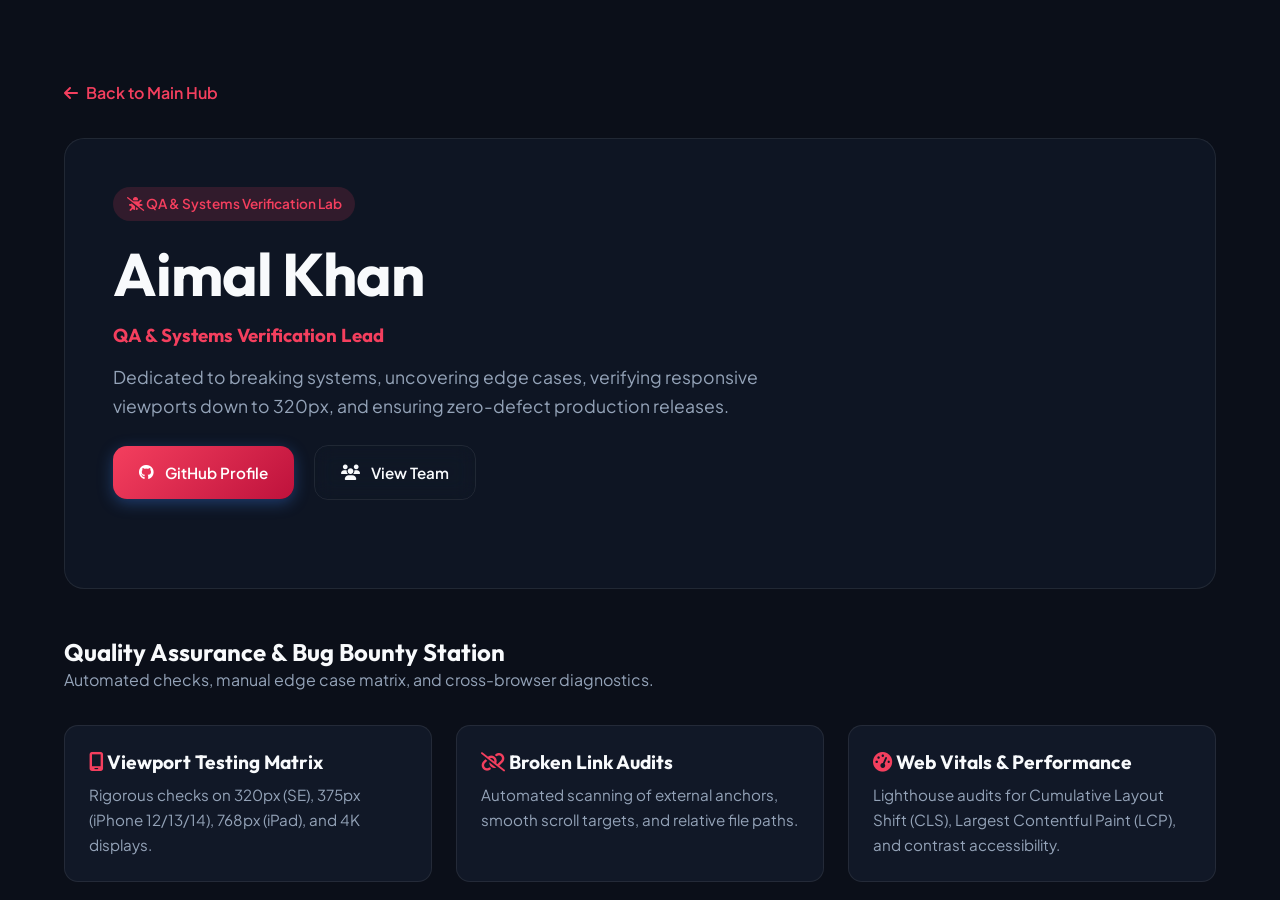
==== members/aimal.html @ d880f6d9 "feat: decouple team architecture with data/team.json and members pages" ====
<!DOCTYPE html>
<html lang="en" data-theme="dark">
<head>
  <meta charset="UTF-8">
  <meta name="viewport" content="width=device-width, initial-scale=1.0">
  <title>Aimal Khan | QA &amp; Test Laboratory</title>
  <link rel="preconnect" href="https://fonts.googleapis.com">
  <link rel="preconnect" href="https://fonts.gstatic.com" crossorigin>
  <link href="https://fonts.googleapis.com/css2?family=Outfit:wght@400;600;700;800&family=Plus+Jakarta+Sans:wght@300;400;500;600;700&display=swap" rel="stylesheet">
  <link rel="stylesheet" href="https://cdnjs.cloudflare.com/ajax/libs/font-awesome/6.5.1/css/all.min.css">
  <link rel="stylesheet" href="../styles.css">
  <style>
    .member-page { padding-top: 5rem; min-height: 100vh; }
    .back-btn { display: inline-flex; align-items: center; gap: 0.5rem; margin-bottom: 2rem; color: #f43f5e; font-weight: 600; }
    .member-hero { background: var(--bg-card); border: 1px solid var(--border-color); border-radius: var(--border-radius-lg); padding: 3rem; margin-bottom: 3rem; backdrop-filter: blur(16px); }
    .member-badge { display: inline-block; padding: 0.35rem 0.85rem; border-radius: var(--border-radius-full); background: rgba(244, 63, 94, 0.15); color: #f43f5e; font-size: 0.85rem; font-weight: 600; margin-bottom: 1rem; }
    .showcase-grid { display: grid; grid-template-columns: repeat(auto-fit, minmax(280px, 1fr)); gap: 1.5rem; margin-top: 2rem; }
    .showcase-card { background: var(--bg-secondary); border: 1px solid var(--border-color); border-radius: var(--border-radius-md); padding: 1.5rem; transition: transform 0.2s ease, border-color 0.2s ease; }
    .showcase-card:hover { transform: translateY(-4px); border-color: #f43f5e; }
  </style>
</head>
<body>
  <div class="container member-page">
    <a href="../index.html" class="back-btn"><i class="fa-solid fa-arrow-left"></i> Back to Main Hub</a>

    <div class="member-hero">
      <span class="member-badge"><i class="fa-solid fa-bug-slash"></i> QA &amp; Systems Verification Lab</span>
      <h1 class="hero-title">Aimal Khan</h1>
      <h3 style="color: #f43f5e; margin-bottom: 1rem;">QA &amp; Systems Verification Lead</h3>
      <p style="max-width: 650px; font-size: 1.1rem; margin-bottom: 1.5rem;">
        Dedicated to breaking systems, uncovering edge cases, verifying responsive viewports down to 320px, and ensuring zero-defect production releases.
      </p>

      <div class="hero-buttons">
        <a href="https://github.com/aimalkhankhattak2003" target="_blank" rel="noopener noreferrer" class="btn btn-primary" style="background: linear-gradient(135deg, #f43f5e, #be123c);">
          <i class="fa-brands fa-github"></i>
          <span>GitHub Profile</span>
        </a>
        <a href="../index.html#team" class="btn btn-outline">
          <i class="fa-solid fa-users"></i>
          <span>View Team</span>
        </a>
      </div>
    </div>

    <section>
      <h2>Quality Assurance &amp; Bug Bounty Station</h2>
      <p>Automated checks, manual edge case matrix, and cross-browser diagnostics.</p>

      <div class="showcase-grid">
        <div class="showcase-card">
          <h3 style="margin-bottom: 0.5rem; font-size: 1.2rem;"><i class="fa-solid fa-mobile-screen" style="color: #f43f5e;"></i> Viewport Testing Matrix</h3>
          <p style="font-size: 0.95rem;">Rigorous checks on 320px (SE), 375px (iPhone 12/13/14), 768px (iPad), and 4K displays.</p>
        </div>

        <div class="showcase-card">
          <h3 style="margin-bottom: 0.5rem; font-size: 1.2rem;"><i class="fa-solid fa-link-slash" style="color: #f43f5e;"></i> Broken Link Audits</h3>
          <p style="font-size: 0.95rem;">Automated scanning of external anchors, smooth scroll targets, and relative file paths.</p>
        </div>

        <div class="showcase-card">
          <h3 style="margin-bottom: 0.5rem; font-size: 1.2rem;"><i class="fa-solid fa-gauge-high" style="color: #f43f5e;"></i> Web Vitals &amp; Performance</h3>
          <p style="font-size: 0.95rem;">Lighthouse audits for Cumulative Layout Shift (CLS), Largest Contentful Paint (LCP), and contrast accessibility.</p>
        </div>
      </div>
    </section>
  </div>
</body>
</html>
---- styles.css ----
/* ==========================================================================
   CSS VARIABLES & THEMING
   ========================================================================== */
:root {
  /* Color Palette - Dark Theme (Default) */
  --bg-primary: #0b0f19;
  --bg-secondary: #111827;
  --bg-card: rgba(17, 24, 39, 0.75);
  --bg-card-hover: rgba(31, 41, 55, 0.85);
  --bg-glass: rgba(11, 15, 25, 0.8);
  --bg-input: rgba(15, 23, 42, 0.6);

  --text-primary: #f8fafc;
  --text-secondary: #94a3b8;
  --text-muted: #64748b;

  --accent-cyan: #06b6d4;
  --accent-blue: #3b82f6;
  --accent-indigo: #6366f1;
  --accent-purple: #8b5cf6;
  --accent-pink: #ec4899;
  --accent-green: #10b981;
  --accent-amber: #f59e0b;

  --gradient-primary: linear-gradient(135deg, #06b6d4 0%, #3b82f6 50%, #8b5cf6 100%);
  --gradient-accent: linear-gradient(135deg, #ec4899 0%, #8b5cf6 100%);
  --gradient-card: linear-gradient(135deg, rgba(255, 255, 255, 0.05) 0%, rgba(255, 255, 255, 0.01) 100%);
  --gradient-glow: radial-gradient(circle, rgba(59, 130, 246, 0.15) 0%, rgba(0, 0, 0, 0) 70%);

  --border-color: rgba(255, 255, 255, 0.08);
  --border-focus: rgba(59, 130, 246, 0.5);

  --shadow-sm: 0 2px 8px rgba(0, 0, 0, 0.2);
  --shadow-md: 0 8px 24px rgba(0, 0, 0, 0.35);
  --shadow-lg: 0 16px 32px rgba(0, 0, 0, 0.45);
  --shadow-glow: 0 0 30px rgba(59, 130, 246, 0.25);

  /* Typography */
  --font-heading: 'Outfit', -apple-system, BlinkMacSystemFont, 'Segoe UI', Roboto, sans-serif;
  --font-body: 'Plus Jakarta Sans', -apple-system, BlinkMacSystemFont, 'Segoe UI', Roboto, sans-serif;

  /* Layout */
  --container-max-width: 1200px;
  --header-height: 4.5rem;
  --border-radius-sm: 0.5rem;
  --border-radius-md: 0.875rem;
  --border-radius-lg: 1.25rem;
  --border-radius-full: 9999px;

  /* Transitions */
  --transition-fast: 0.2s ease;
  --transition-normal: 0.3s cubic-bezier(0.4, 0, 0.2, 1);
  --transition-slow: 0.5s cubic-bezier(0.4, 0, 0.2, 1);
}

/* Light Theme Variables */
[data-theme="light"] {
  --bg-primary: #f8fafc;
  --bg-secondary: #ffffff;
  --bg-card: rgba(255, 255, 255, 0.85);
  --bg-card-hover: rgba(255, 255, 255, 0.95);
  --bg-glass: rgba(248, 250, 252, 0.85);
  --bg-input: rgba(241, 245, 249, 0.9);

  --text-primary: #0f172a;
  --text-secondary: #475569;
  --text-muted: #94a3b8;

  --border-color: rgba(0, 0, 0, 0.08);
  --border-focus: rgba(59, 130, 246, 0.6);

  --shadow-sm: 0 2px 8px rgba(0, 0, 0, 0.04);
  --shadow-md: 0 8px 24px rgba(148, 163, 184, 0.15);
  --shadow-lg: 0 16px 32px rgba(148, 163, 184, 0.2);
  --shadow-glow: 0 0 30px rgba(59, 130, 246, 0.15);

  --gradient-glow: radial-gradient(circle, rgba(59, 130, 246, 0.08) 0%, rgba(255, 255, 255, 0) 70%);
}

/* ==========================================================================
   RESET & BASE STYLES
   ========================================================================== */
*, *::before, *::after {
  box-sizing: border-box;
  margin: 0;
  padding: 0;
}

html {
  scroll-behavior: smooth;
  font-size: 16px;
}

body {
  font-family: var(--font-body);
  background-color: var(--bg-primary);
  color: var(--text-primary);
  line-height: 1.65;
  overflow-x: hidden;
  transition: background-color var(--transition-normal), color var(--transition-normal);
}

h1, h2, h3, h4, h5, h6 {
  font-family: var(--font-heading);
  color: var(--text-primary);
  font-weight: 700;
  line-height: 1.25;
}

p {
  color: var(--text-secondary);
}

a {
  text-decoration: none;
  color: inherit;
  transition: color var(--transition-fast);
}

ul {
  list-style: none;
}

img {
  max-width: 100%;
  height: auto;
  display: block;
}

button, input, textarea {
  font-family: inherit;
  font-size: inherit;
  border: none;
  outline: none;
}

/* ==========================================================================
   REUSABLE UTILITIES & LAYOUT
   ========================================================================== */
.container {
  width: 90%;
  max-width: var(--container-max-width);
  margin-inline: auto;
}

.grid {
  display: grid;
  gap: 2rem;
}

.section {
  padding-block: 6rem 3rem;
  position: relative;
}

.text-center {
  text-align: center;
}

.gradient-text {
  background: var(--gradient-primary);
  -webkit-background-clip: text;
  background-clip: text;
  -webkit-text-fill-color: transparent;
  display: inline-block;
}

/* Section Header */
.section-header {
  margin-bottom: 3.5rem;
  display: flex;
  flex-direction: column;
  align-items: center;
}

.section-tag {
  font-size: 0.85rem;
  font-weight: 600;
  text-transform: uppercase;
  letter-spacing: 2px;
  color: var(--accent-cyan);
  margin-bottom: 0.5rem;
}

.section-title {
  font-size: clamp(2rem, 4vw, 2.75rem);
  letter-spacing: -0.5px;
}

.section-bar {
  width: 60px;
  height: 4px;
  border-radius: var(--border-radius-full);
  background: var(--gradient-primary);
  margin-top: 0.75rem;
}

.section-description {
  max-width: 550px;
  margin-top: 1rem;
  font-size: 1.05rem;
}

/* Buttons */
.btn {
  display: inline-flex;
  align-items: center;
  justify-content: center;
  gap: 0.65rem;
  padding: 0.85rem 1.65rem;
  border-radius: var(--border-radius-md);
  font-size: 0.95rem;
  font-weight: 600;
  cursor: pointer;
  transition: all var(--transition-fast);
  white-space: nowrap;
}

.btn-primary {
  background: var(--gradient-primary);
  color: #ffffff;
  box-shadow: 0 4px 15px rgba(59, 130, 246, 0.35);
}

.btn-primary:hover {
  transform: translateY(-2px);
  box-shadow: 0 8px 25px rgba(59, 130, 246, 0.5);
}

.btn-outline {
  background: transparent;
  color: var(--text-primary);
  border: 1px solid var(--border-color);
  backdrop-filter: blur(10px);
}

.btn-outline:hover {
  background: var(--bg-card-hover);
  border-color: var(--accent-blue);
  transform: translateY(-2px);
}

/* ==========================================================================
   HEADER & NAVBAR
   ========================================================================== */
.header {
  position: fixed;
  top: 0;
  left: 0;
  width: 100%;
  height: var(--header-height);
  z-index: 1000;
  background-color: transparent;
  transition: background-color var(--transition-normal), backdrop-filter var(--transition-normal), border-color var(--transition-normal), box-shadow var(--transition-normal);
  border-bottom: 1px solid transparent;
}

.header.scrolled {
  background-color: var(--bg-glass);
  backdrop-filter: blur(16px);
  -webkit-backdrop-filter: blur(16px);
  border-bottom: 1px solid var(--border-color);
  box-shadow: var(--shadow-sm);
}

.nav {
  height: 100%;
  display: flex;
  align-items: center;
  justify-content: space-between;
}

.nav-logo {
  font-family: var(--font-heading);
  font-size: 1.35rem;
  font-weight: 800;
  color: var(--text-primary);
  display: flex;
  align-items: center;
  letter-spacing: -0.5px;
}

.logo-symbol {
  color: var(--accent-cyan);
  font-weight: 600;
}

.logo-accent {
  background: var(--gradient-primary);
  -webkit-background-clip: text;
  background-clip: text;
  -webkit-text-fill-color: transparent;
}

.nav-list {
  display: flex;
  align-items: center;
  gap: 2rem;
}

.nav-link {
  font-size: 0.95rem;
  font-weight: 500;
  color: var(--text-secondary);
  position: relative;
  padding-block: 0.35rem;
  transition: color var(--transition-fast);
}

.nav-link::after {
  content: '';
  position: absolute;
  bottom: 0;
  left: 0;
  width: 0;
  height: 2px;
  background: var(--gradient-primary);
  border-radius: var(--border-radius-full);
  transition: width var(--transition-normal);
}

.nav-link:hover,
.nav-link.active-link {
  color: var(--text-primary);
}

.nav-link.active-link::after,
.nav-link:hover::after {
  width: 100%;
}

.nav-actions {
  display: flex;
  align-items: center;
  gap: 1rem;
}

.theme-toggle {
  width: 42px;
  height: 42px;
  border-radius: var(--border-radius-md);
  background: var(--bg-card);
  border: 1px solid var(--border-color);
  color: var(--text-primary);
  display: flex;
  align-items: center;
  justify-content: center;
  cursor: pointer;
  transition: all var(--transition-fast);
}

.theme-toggle:hover {
  background: var(--bg-card-hover);
  border-color: var(--accent-blue);
  transform: rotate(15deg);
}

[data-theme="dark"] .theme-icon-light {
  display: block;
}
[data-theme="dark"] .theme-icon-dark {
  display: none;
}

[data-theme="light"] .theme-icon-light {
  display: none;
}
[data-theme="light"] .theme-icon-dark {
  display: block;
}

.nav-cta {
  padding: 0.6rem 1.25rem;
  font-size: 0.9rem;
}

.nav-toggle,
.nav-close {
  display: none;
  font-size: 1.35rem;
  color: var(--text-primary);
  cursor: pointer;
}

/* ==========================================================================
   HERO SECTION
   ========================================================================== */
.hero {
  min-height: 100vh;
  display: flex;
  align-items: center;
  padding-top: calc(var(--header-height) + 2rem);
  background: var(--gradient-glow);
  background-position: top center;
  background-size: 100% 600px;
  background-repeat: no-repeat;
}

.hero-container {
  grid-template-columns: 1.2fr 1fr;
  align-items: center;
  gap: 3.5rem;
}

.hero-badge {
  display: inline-flex;
  align-items: center;
  gap: 0.6rem;
  padding: 0.45rem 1rem;
  border-radius: var(--border-radius-full);
  background: rgba(6, 182, 212, 0.1);
  border: 1px solid rgba(6, 182, 212, 0.25);
  color: var(--accent-cyan);
  font-size: 0.85rem;
  font-weight: 600;
  margin-bottom: 1.5rem;
}

.status-dot {
  width: 8px;
  height: 8px;
  border-radius: 50%;
  background-color: var(--accent-green);
  box-shadow: 0 0 10px var(--accent-green);
  animation: pulse-dot 2s infinite;
}

@keyframes pulse-dot {
  0%, 100% { transform: scale(1); opacity: 1; }
  50% { transform: scale(1.4); opacity: 0.7; }
}

.hero-title {
  font-size: clamp(2.5rem, 5.5vw, 3.75rem);
  margin-bottom: 0.75rem;
  letter-spacing: -1px;
}

.hero-subtitle {
  font-size: clamp(1.25rem, 2.5vw, 1.85rem);
  font-weight: 600;
  color: var(--text-secondary);
  margin-bottom: 1.5rem;
  display: flex;
  align-items: center;
  flex-wrap: wrap;
}

.typed-text {
  color: var(--accent-cyan);
  font-weight: 700;
  margin-left: 0.35rem;
}

.cursor {
  display: inline-block;
  background-color: var(--accent-cyan);
  margin-left: 0.2rem;
  width: 3px;
  animation: blink 1s infinite;
}

@keyframes blink {
  0%, 49% { background-color: var(--accent-cyan); }
  50%, 100% { background-color: transparent; }
}

.hero-description {
  font-size: 1.1rem;
  max-width: 520px;
  margin-bottom: 2.25rem;
}

.hero-buttons {
  display: flex;
  align-items: center;
  gap: 1.25rem;
  margin-bottom: 2.5rem;
}

.hero-socials {
  display: flex;
  align-items: center;
  gap: 1rem;
}

.social-label {
  font-size: 0.9rem;
  font-weight: 600;
  color: var(--text-muted);
}

.social-links {
  display: flex;
  align-items: center;
  gap: 0.75rem;
}

.social-link {
  width: 40px;
  height: 40px;
  border-radius: var(--border-radius-md);
  background: var(--bg-card);
  border: 1px solid var(--border-color);
  color: var(--text-secondary);
  display: flex;
  align-items: center;
  justify-content: center;
  font-size: 1.1rem;
  transition: all var(--transition-fast);
}

.social-link:hover {
  color: #ffffff;
  background: var(--accent-blue);
  border-color: var(--accent-blue);
  transform: translateY(-3px);
  box-shadow: 0 6px 15px rgba(59, 130, 246, 0.35);
}

/* Hero Visual / Code Editor Card */
.hero-visual {
  position: relative;
}

.hero-card-glow {
  position: absolute;
  inset: -20px;
  background: var(--gradient-primary);
  filter: blur(50px);
  opacity: 0.2;
  border-radius: var(--border-radius-lg);
  z-index: 0;
}

.hero-card {
  position: relative;
  z-index: 1;
  background: var(--bg-secondary);
  border: 1px solid var(--border-color);
  border-radius: var(--border-radius-lg);
  box-shadow: var(--shadow-lg);
  backdrop-filter: blur(12px);
  overflow: visible;
  padding: 1.5rem;
}

.hero-ceo-image {
  height: 230px;
  margin: -0.5rem -0.5rem 1.5rem;
  overflow: hidden;
  border-radius: var(--border-radius-md);
  border: 1px solid var(--border-color);
}

.hero-ceo-image img {
  width: 100%;
  height: 100%;
  object-fit: cover;
  object-position: center 34%;
}

.code-editor-header {
  display: flex;
  align-items: center;
  gap: 0.5rem;
  padding-bottom: 1rem;
  margin-bottom: 1rem;
  border-bottom: 1px solid var(--border-color);
}

.editor-dot {
  width: 12px;
  height: 12px;
  border-radius: 50%;
}

.dot-red { background: #ef4444; }
.dot-yellow { background: #eab308; }
.dot-green { background: #22c55e; }

.editor-filename {
  font-family: monospace;
  font-size: 0.8rem;
  color: var(--text-muted);
  margin-left: auto;
}

.code-editor-body {
  font-family: 'Consolas', 'Courier New', monospace;
  font-size: 0.9rem;
  line-height: 1.7;
  color: var(--text-secondary);
  overflow-x: auto;
}

.code-keyword { color: var(--accent-pink); }
.code-variable { color: var(--accent-cyan); }
.code-property { color: var(--accent-blue); }
.code-string { color: var(--accent-green); }
.code-method { color: var(--accent-amber); }

/* Floating Stats */
.floating-stat-card {
  position: absolute;
  background: var(--bg-card);
  backdrop-filter: blur(16px);
  -webkit-backdrop-filter: blur(16px);
  border: 1px solid var(--border-color);
  border-radius: var(--border-radius-md);
  padding: 0.75rem 1rem;
  display: flex;
  align-items: center;
  gap: 0.85rem;
  box-shadow: var(--shadow-md);
  animation: float 4s ease-in-out infinite;
}

.stat-1 {
  top: -20px;
  right: -20px;
  animation-delay: 0s;
}

.stat-2 {
  bottom: -25px;
  left: -20px;
  animation-delay: 2s;
}

@keyframes float {
  0%, 100% { transform: translateY(0px); }
  50% { transform: translateY(-8px); }
}

.stat-icon {
  width: 38px;
  height: 38px;
  border-radius: var(--border-radius-sm);
  background: rgba(59, 130, 246, 0.15);
  color: var(--accent-blue);
  display: flex;
  align-items: center;
  justify-content: center;
  font-size: 1.1rem;
}

.stat-1 .stat-icon {
  background: rgba(16, 185, 129, 0.15);
  color: var(--accent-green);
}

.stat-info {
  display: flex;
  flex-direction: column;
}

.stat-number {
  font-size: 1.05rem;
  font-weight: 700;
  color: var(--text-primary);
  line-height: 1.2;
}

.stat-text {
  font-size: 0.75rem;
  color: var(--text-muted);
}

/* ==========================================================================
   ABOUT SECTION
   ========================================================================== */
.about-container {
  grid-template-columns: 0.9fr 1.3fr;
  align-items: center;
  gap: 4rem;
}

.about-image-wrapper {
  position: relative;
  display: flex;
  justify-content: center;
}

.about-card-glow {
  position: absolute;
  inset: -10px;
  background: var(--gradient-accent);
  filter: blur(40px);
  opacity: 0.2;
  border-radius: var(--border-radius-lg);
}

.about-avatar-card {
  position: relative;
  width: 100%;
  max-width: 360px;
  aspect-ratio: 1/1;
  background: var(--bg-card);
  border: 1px solid var(--border-color);
  border-radius: var(--border-radius-lg);
  backdrop-filter: blur(12px);
  box-shadow: var(--shadow-md);
  display: flex;
  align-items: center;
  justify-content: center;
  overflow: visible;
}

.avatar-circle {
  width: 160px;
  height: 160px;
  border-radius: 50%;
  background: var(--gradient-primary);
  display: flex;
  align-items: center;
  justify-content: center;
  font-size: 4.5rem;
  color: #ffffff;
  box-shadow: 0 10px 30px rgba(59, 130, 246, 0.4);
}

.avatar-badge {
  position: absolute;
  bottom: -20px;
  right: -10px;
  background: var(--bg-secondary);
  border: 1px solid var(--border-color);
  border-radius: var(--border-radius-md);
  padding: 0.75rem 1.25rem;
  display: flex;
  align-items: center;
  gap: 0.75rem;
  box-shadow: var(--shadow-md);
}

.avatar-badge i {
  font-size: 1.5rem;
  color: var(--accent-amber);
}

.badge-title {
  display: block;
  font-size: 0.75rem;
  color: var(--text-muted);
}

.badge-desc {
  display: block;
  font-size: 0.95rem;
  font-weight: 700;
  color: var(--text-primary);
}

.about-heading {
  font-size: 1.75rem;
  margin-bottom: 1.25rem;
  line-height: 1.35;
}

.about-text {
  font-size: 1.05rem;
  margin-bottom: 1.25rem;
}

.about-stats-grid {
  display: grid;
  grid-template-columns: repeat(4, 1fr);
  gap: 1.25rem;
  margin-block: 2rem;
}

.about-stat-box {
  background: var(--bg-card);
  border: 1px solid var(--border-color);
  border-radius: var(--border-radius-md);
  padding: 1.25rem 1rem;
  text-align: center;
  transition: transform var(--transition-fast), border-color var(--transition-fast);
}

.about-stat-box:hover {
  transform: translateY(-4px);
  border-color: var(--accent-blue);
}

.about-stat-number {
  display: block;
  font-size: 1.85rem;
  font-weight: 800;
  font-family: var(--font-heading);
  color: var(--accent-cyan);
  margin-bottom: 0.25rem;
}

.about-stat-label {
  font-size: 0.8rem;
  color: var(--text-secondary);
  font-weight: 500;
}

.about-cta {
  display: flex;
  gap: 1rem;
}

/* ==========================================================================
   SKILLS SECTION
   ========================================================================== */
.skills-grid {
  grid-template-columns: repeat(2, 1fr);
  gap: 2rem;
}

.skill-category-card {
  background: var(--bg-card);
  border: 1px solid var(--border-color);
  border-radius: var(--border-radius-lg);
  padding: 2rem;
  backdrop-filter: blur(12px);
  box-shadow: var(--shadow-sm);
  transition: transform var(--transition-normal), border-color var(--transition-normal), box-shadow var(--transition-normal);
}

.skill-category-card:hover {
  transform: translateY(-5px);
  border-color: var(--border-focus);
  box-shadow: var(--shadow-glow);
}

.skill-category-header {
  display: flex;
  align-items: center;
  gap: 1.25rem;
  margin-bottom: 1.5rem;
}

.category-icon {
  width: 52px;
  height: 52px;
  border-radius: var(--border-radius-md);
  display: flex;
  align-items: center;
  justify-content: center;
  font-size: 1.5rem;
}

.icon-cyan {
  background: rgba(6, 182, 212, 0.15);
  color: var(--accent-cyan);
}

.icon-purple {
  background: rgba(139, 92, 246, 0.15);
  color: var(--accent-purple);
}

.icon-amber {
  background: rgba(245, 158, 11, 0.15);
  color: var(--accent-amber);
}

.icon-green {
  background: rgba(16, 185, 129, 0.15);
  color: var(--accent-green);
}

.category-title {
  font-size: 1.25rem;
  margin-bottom: 0.2rem;
}

.category-subtitle {
  font-size: 0.85rem;
  color: var(--text-muted);
}

.skill-tags {
  display: flex;
  flex-wrap: wrap;
  gap: 0.75rem;
}

.skill-tag {
  display: inline-flex;
  align-items: center;
  gap: 0.5rem;
  padding: 0.5rem 0.95rem;
  background: var(--bg-input);
  border: 1px solid var(--border-color);
  border-radius: var(--border-radius-full);
  font-size: 0.85rem;
  font-weight: 500;
  color: var(--text-secondary);
  transition: all var(--transition-fast);
}

.skill-tag:hover {
  color: var(--text-primary);
  background: var(--bg-card-hover);
  border-color: var(--accent-blue);
  transform: translateY(-2px);
}

.skill-tag i {
  font-size: 1rem;
  color: var(--accent-cyan);
}

/* ==========================================================================
   PROJECTS SECTION
   ========================================================================== */
.projects-grid {
  grid-template-columns: repeat(2, 1fr);
  gap: 2.5rem;
}

.project-card {
  background: var(--bg-card);
  border: 1px solid var(--border-color);
  border-radius: var(--border-radius-lg);
  overflow: hidden;
  box-shadow: var(--shadow-sm);
  display: flex;
  flex-direction: column;
  transition: transform var(--transition-normal), border-color var(--transition-normal), box-shadow var(--transition-normal);
}

.project-card:hover {
  transform: translateY(-6px);
  border-color: var(--border-focus);
  box-shadow: var(--shadow-glow);
}

.project-banner {
  height: 200px;
  position: relative;
  display: flex;
  align-items: center;
  justify-content: center;
  overflow: hidden;
}

.banner-1 {
  background: linear-gradient(135deg, #1e3a8a 0%, #3b82f6 50%, #06b6d4 100%);
}

.banner-2 {
  background: linear-gradient(135deg, #4c1d95 0%, #7c3aed 50%, #ec4899 100%);
}

.banner-3 {
  background: linear-gradient(135deg, #064e3b 0%, #10b981 50%, #06b6d4 100%);
}

.banner-4 {
  background: linear-gradient(135deg, #78350f 0%, #d97706 50%, #f59e0b 100%);
}

.project-banner-overlay {
  position: absolute;
  inset: 0;
  background: rgba(0, 0, 0, 0.2);
  display: flex;
  align-items: center;
  justify-content: center;
  transition: background var(--transition-fast);
}

.project-card:hover .project-banner-overlay {
  background: rgba(0, 0, 0, 0.05);
}

.project-icon-badge {
  width: 68px;
  height: 68px;
  border-radius: 50%;
  background: rgba(255, 255, 255, 0.15);
  backdrop-filter: blur(10px);
  border: 1px solid rgba(255, 255, 255, 0.25);
  display: flex;
  align-items: center;
  justify-content: center;
  font-size: 2rem;
  color: #ffffff;
  box-shadow: 0 8px 20px rgba(0, 0, 0, 0.2);
  transition: transform var(--transition-normal);
}

.project-card:hover .project-icon-badge {
  transform: scale(1.15) rotate(5deg);
}

.project-content {
  padding: 2rem;
  display: flex;
  flex-direction: column;
  flex-grow: 1;
}

.project-tags {
  display: flex;
  flex-wrap: wrap;
  gap: 0.5rem;
  margin-bottom: 1rem;
}

.project-tag {
  font-size: 0.75rem;
  font-weight: 600;
  padding: 0.25rem 0.65rem;
  border-radius: var(--border-radius-full);
  background: rgba(59, 130, 246, 0.12);
  color: var(--accent-cyan);
}

.project-title {
  font-size: 1.4rem;
  margin-bottom: 0.75rem;
}

.project-description {
  font-size: 0.95rem;
  line-height: 1.6;
  margin-bottom: 1.75rem;
  flex-grow: 1;
}

.project-links {
  display: flex;
  align-items: center;
  gap: 1rem;
  padding-top: 1.25rem;
  border-top: 1px solid var(--border-color);
}

.project-link {
  display: inline-flex;
  align-items: center;
  gap: 0.5rem;
  font-size: 0.9rem;
  font-weight: 600;
  color: var(--text-secondary);
  padding: 0.5rem 1rem;
  border-radius: var(--border-radius-sm);
  background: var(--bg-input);
  border: 1px solid var(--border-color);
  transition: all var(--transition-fast);
}

.project-link:hover {
  color: var(--text-primary);
  border-color: var(--accent-blue);
  background: var(--bg-card-hover);
}

.project-link-primary {
  background: rgba(59, 130, 246, 0.15);
  border-color: rgba(59, 130, 246, 0.4);
  color: var(--accent-cyan);
}

.project-link-primary:hover {
  background: var(--accent-blue);
  color: #ffffff;
  border-color: var(--accent-blue);
}

/* ==========================================================================
   EXPERIENCE SECTION (TIMELINE)
   ========================================================================== */
.timeline {
  position: relative;
  max-width: 850px;
  margin-inline: auto;
  padding-left: 2rem;
}

.timeline::before {
  content: '';
  position: absolute;
  top: 0;
  bottom: 0;
  left: 6px;
  width: 2px;
  background: linear-gradient(to bottom, var(--accent-cyan), var(--accent-purple), transparent);
}

.timeline-item {
  position: relative;
  margin-bottom: 3rem;
}

.timeline-item:last-child {
  margin-bottom: 0;
}

.timeline-dot {
  position: absolute;
  top: 6px;
  left: -2rem;
  width: 14px;
  height: 14px;
  border-radius: 50%;
  background: var(--accent-cyan);
  border: 3px solid var(--bg-primary);
  box-shadow: 0 0 10px var(--accent-cyan);
}

.timeline-content {
  background: var(--bg-card);
  border: 1px solid var(--border-color);
  border-radius: var(--border-radius-lg);
  padding: 1.75rem;
  backdrop-filter: blur(12px);
  box-shadow: var(--shadow-sm);
  transition: transform var(--transition-normal), border-color var(--transition-normal);
}

.timeline-content:hover {
  transform: translateX(6px);
  border-color: var(--accent-blue);
}

.timeline-date {
  display: inline-block;
  font-size: 0.8rem;
  font-weight: 700;
  padding: 0.25rem 0.75rem;
  border-radius: var(--border-radius-full);
  background: rgba(59, 130, 246, 0.12);
  color: var(--accent-blue);
  margin-bottom: 0.75rem;
}

.timeline-title {
  font-size: 1.3rem;
  margin-bottom: 0.25rem;
}

.timeline-company {
  font-size: 0.95rem;
  color: var(--accent-cyan);
  font-weight: 600;
  margin-bottom: 0.85rem;
}

.timeline-text {
  font-size: 0.95rem;
  line-height: 1.6;
}

/* ==========================================================================
   CONTACT SECTION
   ========================================================================== */
.contact-container {
  grid-template-columns: 1fr 1.3fr;
  gap: 3.5rem;
}

.contact-subtitle {
  font-size: 1.5rem;
  margin-bottom: 0.5rem;
}

.contact-desc {
  margin-bottom: 2rem;
  font-size: 1rem;
}

.contact-cards {
  display: flex;
  flex-direction: column;
  gap: 1.25rem;
  margin-bottom: 2.5rem;
}

.contact-card {
  display: flex;
  align-items: center;
  gap: 1.25rem;
  padding: 1.25rem;
  background: var(--bg-card);
  border: 1px solid var(--border-color);
  border-radius: var(--border-radius-md);
  transition: transform var(--transition-fast), border-color var(--transition-fast);
}

.contact-card:hover {
  transform: translateX(4px);
  border-color: var(--accent-blue);
}

.contact-icon {
  width: 48px;
  height: 48px;
  border-radius: var(--border-radius-md);
  display: flex;
  align-items: center;
  justify-content: center;
  font-size: 1.25rem;
  flex-shrink: 0;
}

.contact-card-title {
  font-size: 0.85rem;
  color: var(--text-muted);
  font-weight: 500;
  margin-bottom: 0.2rem;
}

.contact-card-link {
  font-size: 1rem;
  font-weight: 600;
  color: var(--text-primary);
  word-break: break-all;
}

.contact-card-link:hover {
  color: var(--accent-cyan);
}

.contact-social-section {
  display: flex;
  flex-direction: column;
  gap: 0.75rem;
}

.social-title {
  font-size: 0.9rem;
  font-weight: 600;
  color: var(--text-muted);
}

/* Contact Form */
.contact-form-wrapper {
  background: var(--bg-secondary);
  border: 1px solid var(--border-color);
  border-radius: var(--border-radius-lg);
  padding: 2.5rem;
  box-shadow: var(--shadow-md);
}

.contact-form {
  display: flex;
  flex-direction: column;
  gap: 1.5rem;
}

.form-group-row {
  display: grid;
  grid-template-columns: 1fr 1fr;
  gap: 1.25rem;
}

.form-group {
  display: flex;
  flex-direction: column;
  gap: 0.5rem;
}

.form-label {
  font-size: 0.85rem;
  font-weight: 600;
  color: var(--text-secondary);
}

.input-wrapper {
  position: relative;
  display: flex;
  align-items: center;
}

.input-icon {
  position: absolute;
  left: 1.15rem;
  color: var(--text-muted);
  font-size: 0.95rem;
  pointer-events: none;
}

.textarea-wrapper {
  align-items: flex-start;
}

.textarea-wrapper .input-icon {
  top: 1.15rem;
}

.form-input {
  width: 100%;
  padding: 0.9rem 1.25rem 0.9rem 2.85rem;
  background: var(--bg-input);
  border: 1px solid var(--border-color);
  border-radius: var(--border-radius-md);
  color: var(--text-primary);
  font-size: 0.95rem;
  transition: all var(--transition-fast);
}

.form-input:focus {
  border-color: var(--accent-blue);
  box-shadow: 0 0 0 3px rgba(59, 130, 246, 0.2);
  background: var(--bg-card);
}

.form-textarea {
  resize: vertical;
  min-height: 120px;
}

.btn-submit {
  width: 100%;
  padding-block: 1rem;
  font-size: 1rem;
  margin-top: 0.5rem;
}

.form-status {
  text-align: center;
  font-size: 0.9rem;
  font-weight: 500;
  margin-top: 0.5rem;
}

.form-status.success {
  color: var(--accent-green);
}

.form-status.error {
  color: #ef4444;
}

/* ==========================================================================
   FOOTER
   ========================================================================== */
.footer {
  background: var(--bg-secondary);
  border-top: 1px solid var(--border-color);
  padding-block: 4rem 2rem;
  margin-top: 4rem;
}

.footer-container {
  display: flex;
  flex-direction: column;
  gap: 2.5rem;
}

.footer-brand {
  max-width: 450px;
}

.footer-tagline {
  margin-top: 0.75rem;
  font-size: 0.95rem;
}

.footer-links {
  display: flex;
  flex-wrap: wrap;
  gap: 2rem;
}

.footer-links a {
  font-size: 0.95rem;
  color: var(--text-secondary);
  font-weight: 500;
}

.footer-links a:hover {
  color: var(--accent-cyan);
}

.footer-bottom {
  display: flex;
  align-items: center;
  justify-content: space-between;
  padding-top: 2rem;
  border-top: 1px solid var(--border-color);
}

.copyright {
  font-size: 0.85rem;
  color: var(--text-muted);
}

.scroll-top {
  width: 42px;
  height: 42px;
  border-radius: var(--border-radius-md);
  background: var(--bg-card);
  border: 1px solid var(--border-color);
  color: var(--text-primary);
  display: flex;
  align-items: center;
  justify-content: center;
  font-size: 1rem;
  transition: all var(--transition-fast);
}

.scroll-top:hover {
  background: var(--accent-blue);
  color: #ffffff;
  border-color: var(--accent-blue);
  transform: translateY(-4px);
}

/* ==========================================================================
   TOAST NOTIFICATION
   ========================================================================== */
.toast {
  position: fixed;
  bottom: 2rem;
  right: 2rem;
  background: var(--bg-secondary);
  border: 1px solid var(--accent-green);
  border-radius: var(--border-radius-md);
  padding: 1rem 1.5rem;
  display: flex;
  align-items: center;
  gap: 0.85rem;
  box-shadow: var(--shadow-lg);
  transform: translateY(150%);
  opacity: 0;
  transition: all var(--transition-normal);
  z-index: 2000;
}

.toast.show {
  transform: translateY(0);
  opacity: 1;
}

.toast-icon {
  font-size: 1.25rem;
  color: var(--accent-green);
}

.toast-message {
  font-size: 0.95rem;
  font-weight: 600;
  color: var(--text-primary);
}

/* ==========================================================================
   RESPONSIVE BREAKPOINTS
   ========================================================================== */
@media screen and (max-width: 1024px) {
  .hero-container {
    grid-template-columns: 1fr;
    text-align: center;
    gap: 3rem;
  }

  .hero-content {
    display: flex;
    flex-direction: column;
    align-items: center;
  }

  .hero-subtitle {
    justify-content: center;
  }

  .hero-buttons {
    justify-content: center;
  }

  .hero-socials {
    justify-content: center;
  }

  .about-container {
    grid-template-columns: 1fr;
    text-align: center;
  }

  .about-content {
    display: flex;
    flex-direction: column;
    align-items: center;
  }

  .about-stats-grid {
    width: 100%;
  }

  .about-cta {
    justify-content: center;
  }

  .contact-container {
    grid-template-columns: 1fr;
  }
}

@media screen and (max-width: 768px) {
  .section {
    padding-block: 4.5rem 2rem;
  }

  .nav-menu {
    position: fixed;
    top: 0;
    right: -100%;
    width: 80%;
    max-width: 320px;
    height: 100vh;
    background-color: var(--bg-secondary);
    box-shadow: var(--shadow-lg);
    padding: 5rem 2rem 2rem;
    transition: right var(--transition-normal);
    z-index: 100;
    border-left: 1px solid var(--border-color);
  }

  .nav-menu.show-menu {
    right: 0;
  }

  .nav-list {
    flex-direction: column;
    align-items: flex-start;
    gap: 1.5rem;
  }

  .nav-close {
    display: block;
    position: absolute;
    top: 1.5rem;
    right: 1.5rem;
  }

  .nav-toggle {
    display: block;
  }

  .nav-cta {
    display: none;
  }

  .skills-grid,
  .projects-grid {
    grid-template-columns: 1fr;
  }

  .about-stats-grid {
    grid-template-columns: repeat(2, 1fr);
  }

  .form-group-row {
    grid-template-columns: 1fr;
  }

  .floating-stat-card {
    display: none;
  }
}

@media screen and (max-width: 480px) {
  .hero-buttons {
    flex-direction: column;
    width: 100%;
  }

  .hero-buttons .btn {
    width: 100%;
  }

  .about-stats-grid {
    grid-template-columns: 1fr;
  }

  .contact-form-wrapper {
    padding: 1.5rem;
  }

  .footer-bottom {
    flex-direction: column;
    gap: 1.25rem;
    text-align: center;
  }
}

/* ==========================================================================
   TEAM / COLLABORATORS SECTION
   ========================================================================== */
.team-grid {
  grid-template-columns: repeat(auto-fit, minmax(270px, 1fr));
  gap: 2rem;
}

.team-card {
  background: var(--bg-card);
  border: 1px solid var(--border-color);
  border-radius: var(--border-radius-lg);
  padding: 2rem;
  backdrop-filter: blur(12px);
  display: flex;
  flex-direction: column;
  transition: transform var(--transition-normal), border-color var(--transition-normal), box-shadow var(--transition-normal);
}

.team-card:hover {
  transform: translateY(-6px);
  box-shadow: var(--shadow-glow);
}

.team-card[data-accent="cyan"]:hover { border-color: var(--accent-cyan); }
.team-card[data-accent="purple"]:hover { border-color: var(--accent-purple); }
.team-card[data-accent="amber"]:hover { border-color: var(--accent-amber); }
.team-card[data-accent="rose"]:hover { border-color: #f43f5e; }

.team-card-header {
  display: flex;
  align-items: center;
  gap: 1.25rem;
  margin-bottom: 1.25rem;
}

.team-avatar {
  width: 50px;
  height: 50px;
  border-radius: var(--border-radius-md);
  display: flex;
  align-items: center;
  justify-content: center;
  font-size: 1.4rem;
  flex-shrink: 0;
}

.avatar-cyan { background: rgba(6, 182, 212, 0.15); color: var(--accent-cyan); }
.avatar-purple { background: rgba(139, 92, 246, 0.15); color: var(--accent-purple); }
.avatar-amber { background: rgba(245, 158, 11, 0.15); color: var(--accent-amber); }
.avatar-rose { background: rgba(244, 63, 94, 0.15); color: #f43f5e; }

.team-name {
  font-size: 1.2rem;
  margin-bottom: 0.2rem;
}

.team-role {
  font-size: 0.8rem;
  color: var(--text-muted);
  font-weight: 600;
  display: block;
}

.team-bio {
  font-size: 0.95rem;
  line-height: 1.6;
  margin-bottom: 1.5rem;
  flex-grow: 1;
}

.team-skills {
  display: flex;
  flex-wrap: wrap;
  gap: 0.5rem;
  margin-bottom: 1.5rem;
}

.team-skill {
  font-size: 0.75rem;
  font-weight: 600;
  padding: 0.2rem 0.65rem;
  border-radius: var(--border-radius-full);
  background: var(--bg-input);
  border: 1px solid var(--border-color);
  color: var(--text-secondary);
}

.team-links {
  display: flex;
  align-items: center;
  justify-content: space-between;
  padding-top: 1.25rem;
  border-top: 1px solid var(--border-color);
}

.team-btn {
  padding: 0.5rem 1.15rem;
  font-size: 0.85rem;
}

.team-social {
  width: 36px;
  height: 36px;
  border-radius: var(--border-radius-md);
  background: var(--bg-input);
  border: 1px solid var(--border-color);
  color: var(--text-secondary);
  display: flex;
  align-items: center;
  justify-content: center;
  font-size: 1.1rem;
  transition: all var(--transition-fast);
}

.team-social:hover {
  color: #ffffff;
  background: var(--accent-blue);
  border-color: var(--accent-blue);
}
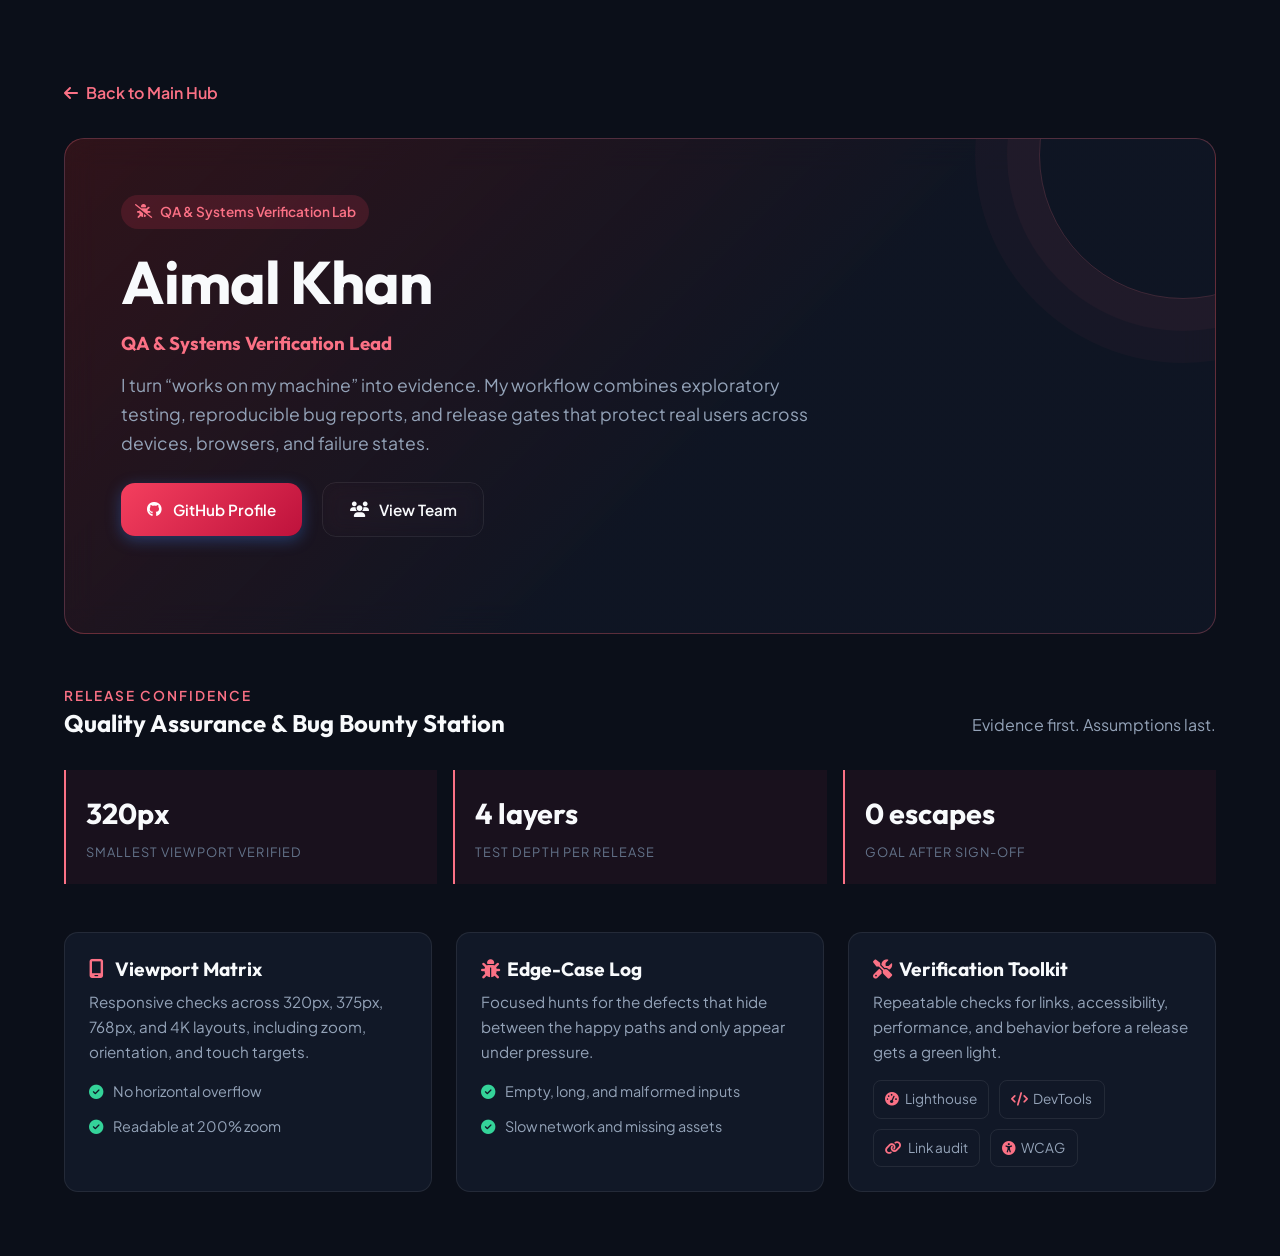
==== commit 30f6ce7d: "Update portfolio" ====
--- a/members/aimal.html
+++ b/members/aimal.html
@@ -10,13 +10,37 @@
   <link rel="stylesheet" href="https://cdnjs.cloudflare.com/ajax/libs/font-awesome/6.5.1/css/all.min.css">
   <link rel="stylesheet" href="../styles.css">
   <style>
-    .member-page { padding-top: 5rem; min-height: 100vh; }
-    .back-btn { display: inline-flex; align-items: center; gap: 0.5rem; margin-bottom: 2rem; color: #f43f5e; font-weight: 600; }
-    .member-hero { background: var(--bg-card); border: 1px solid var(--border-color); border-radius: var(--border-radius-lg); padding: 3rem; margin-bottom: 3rem; backdrop-filter: blur(16px); }
-    .member-badge { display: inline-block; padding: 0.35rem 0.85rem; border-radius: var(--border-radius-full); background: rgba(244, 63, 94, 0.15); color: #f43f5e; font-size: 0.85rem; font-weight: 600; margin-bottom: 1rem; }
-    .showcase-grid { display: grid; grid-template-columns: repeat(auto-fit, minmax(280px, 1fr)); gap: 1.5rem; margin-top: 2rem; }
+    .member-page { padding-top: 5rem; padding-bottom: 4rem; min-height: 100vh; }
+    .back-btn { display: inline-flex; align-items: center; gap: 0.5rem; margin-bottom: 2rem; color: #fb7185; font-weight: 600; }
+    .member-hero { position: relative; overflow: hidden; background: linear-gradient(135deg, rgba(127, 29, 29, 0.32), var(--bg-card) 58%); border: 1px solid rgba(251, 113, 133, 0.28); border-radius: var(--border-radius-lg); padding: clamp(2rem, 5vw, 3.5rem); margin-bottom: 3rem; backdrop-filter: blur(16px); }
+    .member-hero::after { content: ''; position: absolute; width: 18rem; height: 18rem; right: -7rem; top: -8rem; border: 1px solid rgba(251, 113, 133, 0.2); border-radius: 50%; box-shadow: 0 0 0 2rem rgba(251, 113, 133, 0.04), 0 0 0 4rem rgba(251, 113, 133, 0.03); }
+    .member-badge { display: inline-flex; align-items: center; gap: 0.5rem; padding: 0.35rem 0.85rem; border-radius: var(--border-radius-full); background: rgba(244, 63, 94, 0.15); color: #fb7185; font-size: 0.85rem; font-weight: 600; margin-bottom: 1rem; }
+    .member-hero h3 { color: #fb7185; margin-bottom: 1rem; }
+    .member-hero p { max-width: 700px; font-size: 1.1rem; margin-bottom: 1.5rem; }
+    .hero-buttons { position: relative; z-index: 1; }
+    .showcase-heading { display: flex; justify-content: space-between; align-items: end; gap: 1rem; }
+    .showcase-heading p { text-align: right; }
+    .showcase-grid { display: grid; grid-template-columns: repeat(3, 1fr); gap: 1.5rem; margin-top: 2rem; }
     .showcase-card { background: var(--bg-secondary); border: 1px solid var(--border-color); border-radius: var(--border-radius-md); padding: 1.5rem; transition: transform 0.2s ease, border-color 0.2s ease; }
-    .showcase-card:hover { transform: translateY(-4px); border-color: #f43f5e; }
+    .showcase-card:hover { transform: translateY(-4px); border-color: #fb7185; }
+    .showcase-card h3 { margin-bottom: 0.5rem; font-size: 1.2rem; }
+    .showcase-card h3 i { color: #fb7185; width: 1.4rem; }
+    .showcase-card p { font-size: 0.95rem; }
+    .metric-row { display: grid; grid-template-columns: repeat(3, 1fr); gap: 1rem; margin: 2rem 0 3rem; }
+    .metric { padding: 1.25rem; border-left: 2px solid #fb7185; background: rgba(244, 63, 94, 0.06); }
+    .metric strong { display: block; color: var(--text-primary); font-family: var(--font-heading); font-size: 1.8rem; }
+    .metric span { color: var(--text-muted); font-size: 0.8rem; text-transform: uppercase; letter-spacing: 0.08em; }
+    .tool-list { display: flex; flex-wrap: wrap; gap: 0.6rem; margin-top: 1rem; }
+    .tool { border: 1px solid var(--border-color); border-radius: var(--border-radius-sm); padding: 0.45rem 0.7rem; color: var(--text-secondary); font-size: 0.85rem; }
+    .tool i { color: #fb7185; margin-right: 0.35rem; }
+    .edge-list { display: grid; gap: 0.7rem; margin-top: 1rem; }
+    .edge-list li { display: flex; align-items: start; gap: 0.6rem; color: var(--text-secondary); font-size: 0.9rem; }
+    .edge-list i { color: #34d399; margin-top: 0.3rem; }
+    @media (max-width: 700px) {
+      .showcase-heading { display: block; }
+      .showcase-heading p { text-align: left; margin-top: 0.5rem; }
+      .showcase-grid, .metric-row { grid-template-columns: 1fr; }
+    }
   </style>
 </head>
 <body>
@@ -26,9 +50,9 @@
     <div class="member-hero">
       <span class="member-badge"><i class="fa-solid fa-bug-slash"></i> QA &amp; Systems Verification Lab</span>
       <h1 class="hero-title">Aimal Khan</h1>
-      <h3 style="color: #f43f5e; margin-bottom: 1rem;">QA &amp; Systems Verification Lead</h3>
-      <p style="max-width: 650px; font-size: 1.1rem; margin-bottom: 1.5rem;">
-        Dedicated to breaking systems, uncovering edge cases, verifying responsive viewports down to 320px, and ensuring zero-defect production releases.
+      <h3>QA &amp; Systems Verification Lead</h3>
+      <p>
+        I turn “works on my machine” into evidence. My workflow combines exploratory testing, reproducible bug reports, and release gates that protect real users across devices, browsers, and failure states.
       </p>
 
       <div class="hero-buttons">
@@ -44,23 +68,48 @@
     </div>
 
     <section>
-      <h2>Quality Assurance &amp; Bug Bounty Station</h2>
-      <p>Automated checks, manual edge case matrix, and cross-browser diagnostics.</p>
+      <div class="showcase-heading">
+        <div>
+          <span class="section-tag" style="color: #fb7185;">Release confidence</span>
+          <h2>Quality Assurance &amp; Bug Bounty Station</h2>
+        </div>
+        <p>Evidence first. Assumptions last.</p>
+      </div>
+
+      <div class="metric-row">
+        <div class="metric"><strong>320px</strong><span>smallest viewport verified</span></div>
+        <div class="metric"><strong>4 layers</strong><span>test depth per release</span></div>
+        <div class="metric"><strong>0 escapes</strong><span>goal after sign-off</span></div>
+      </div>
 
       <div class="showcase-grid">
         <div class="showcase-card">
-          <h3 style="margin-bottom: 0.5rem; font-size: 1.2rem;"><i class="fa-solid fa-mobile-screen" style="color: #f43f5e;"></i> Viewport Testing Matrix</h3>
-          <p style="font-size: 0.95rem;">Rigorous checks on 320px (SE), 375px (iPhone 12/13/14), 768px (iPad), and 4K displays.</p>
+          <h3><i class="fa-solid fa-mobile-screen"></i> Viewport Matrix</h3>
+          <p>Responsive checks across 320px, 375px, 768px, and 4K layouts, including zoom, orientation, and touch targets.</p>
+          <ul class="edge-list">
+            <li><i class="fa-solid fa-circle-check"></i><span>No horizontal overflow</span></li>
+            <li><i class="fa-solid fa-circle-check"></i><span>Readable at 200% zoom</span></li>
+          </ul>
         </div>
 
         <div class="showcase-card">
-          <h3 style="margin-bottom: 0.5rem; font-size: 1.2rem;"><i class="fa-solid fa-link-slash" style="color: #f43f5e;"></i> Broken Link Audits</h3>
-          <p style="font-size: 0.95rem;">Automated scanning of external anchors, smooth scroll targets, and relative file paths.</p>
+          <h3><i class="fa-solid fa-bug"></i> Edge-Case Log</h3>
+          <p>Focused hunts for the defects that hide between the happy paths and only appear under pressure.</p>
+          <ul class="edge-list">
+            <li><i class="fa-solid fa-circle-check"></i><span>Empty, long, and malformed inputs</span></li>
+            <li><i class="fa-solid fa-circle-check"></i><span>Slow network and missing assets</span></li>
+          </ul>
         </div>
 
         <div class="showcase-card">
-          <h3 style="margin-bottom: 0.5rem; font-size: 1.2rem;"><i class="fa-solid fa-gauge-high" style="color: #f43f5e;"></i> Web Vitals &amp; Performance</h3>
-          <p style="font-size: 0.95rem;">Lighthouse audits for Cumulative Layout Shift (CLS), Largest Contentful Paint (LCP), and contrast accessibility.</p>
+          <h3><i class="fa-solid fa-screwdriver-wrench"></i> Verification Toolkit</h3>
+          <p>Repeatable checks for links, accessibility, performance, and behavior before a release gets a green light.</p>
+          <div class="tool-list">
+            <span class="tool"><i class="fa-solid fa-gauge-high"></i>Lighthouse</span>
+            <span class="tool"><i class="fa-solid fa-code"></i>DevTools</span>
+            <span class="tool"><i class="fa-solid fa-link"></i>Link audit</span>
+            <span class="tool"><i class="fa-solid fa-universal-access"></i>WCAG</span>
+          </div>
         </div>
       </div>
     </section>
--- a/styles.css
+++ b/styles.css
@@ -1151,6 +1151,80 @@
 }
 
 /* ==========================================================================
+  TESTIMONIALS SECTION
+  ========================================================================== */
+.testimonials-grid {
+  grid-template-columns: repeat(3, 1fr);
+  gap: 1.5rem;
+}
+
+.testimonial-card {
+  background: var(--bg-card);
+  border: 1px solid var(--border-color);
+  border-radius: var(--border-radius-lg);
+  padding: 2rem;
+  backdrop-filter: blur(12px);
+  box-shadow: var(--shadow-sm);
+  display: flex;
+  flex-direction: column;
+  transition: transform var(--transition-normal), border-color var(--transition-normal), box-shadow var(--transition-normal);
+}
+
+.testimonial-card:hover {
+  transform: translateY(-6px);
+  border-color: var(--accent-cyan);
+  box-shadow: var(--shadow-glow);
+}
+
+.testimonial-stars {
+  display: flex;
+  gap: 0.3rem;
+  color: var(--accent-amber);
+  font-size: 0.85rem;
+  margin-bottom: 1.25rem;
+}
+
+.testimonial-quote {
+  flex-grow: 1;
+  color: var(--text-primary);
+  font-size: 0.98rem;
+  line-height: 1.75;
+  margin-bottom: 2rem;
+}
+
+.testimonial-author {
+  display: flex;
+  align-items: center;
+  gap: 0.85rem;
+  padding-top: 1.25rem;
+  border-top: 1px solid var(--border-color);
+}
+
+.testimonial-avatar {
+  width: 42px;
+  height: 42px;
+  border-radius: 50%;
+  display: flex;
+  align-items: center;
+  justify-content: center;
+  flex-shrink: 0;
+  color: #ffffff;
+  font-family: var(--font-heading);
+  font-size: 0.8rem;
+  font-weight: 700;
+}
+
+.testimonial-name {
+  font-size: 0.95rem;
+  margin-bottom: 0.15rem;
+}
+
+.testimonial-role {
+  color: var(--text-muted);
+  font-size: 0.78rem;
+}
+
+/* ==========================================================================
    CONTACT SECTION
    ========================================================================== */
 .contact-container {
